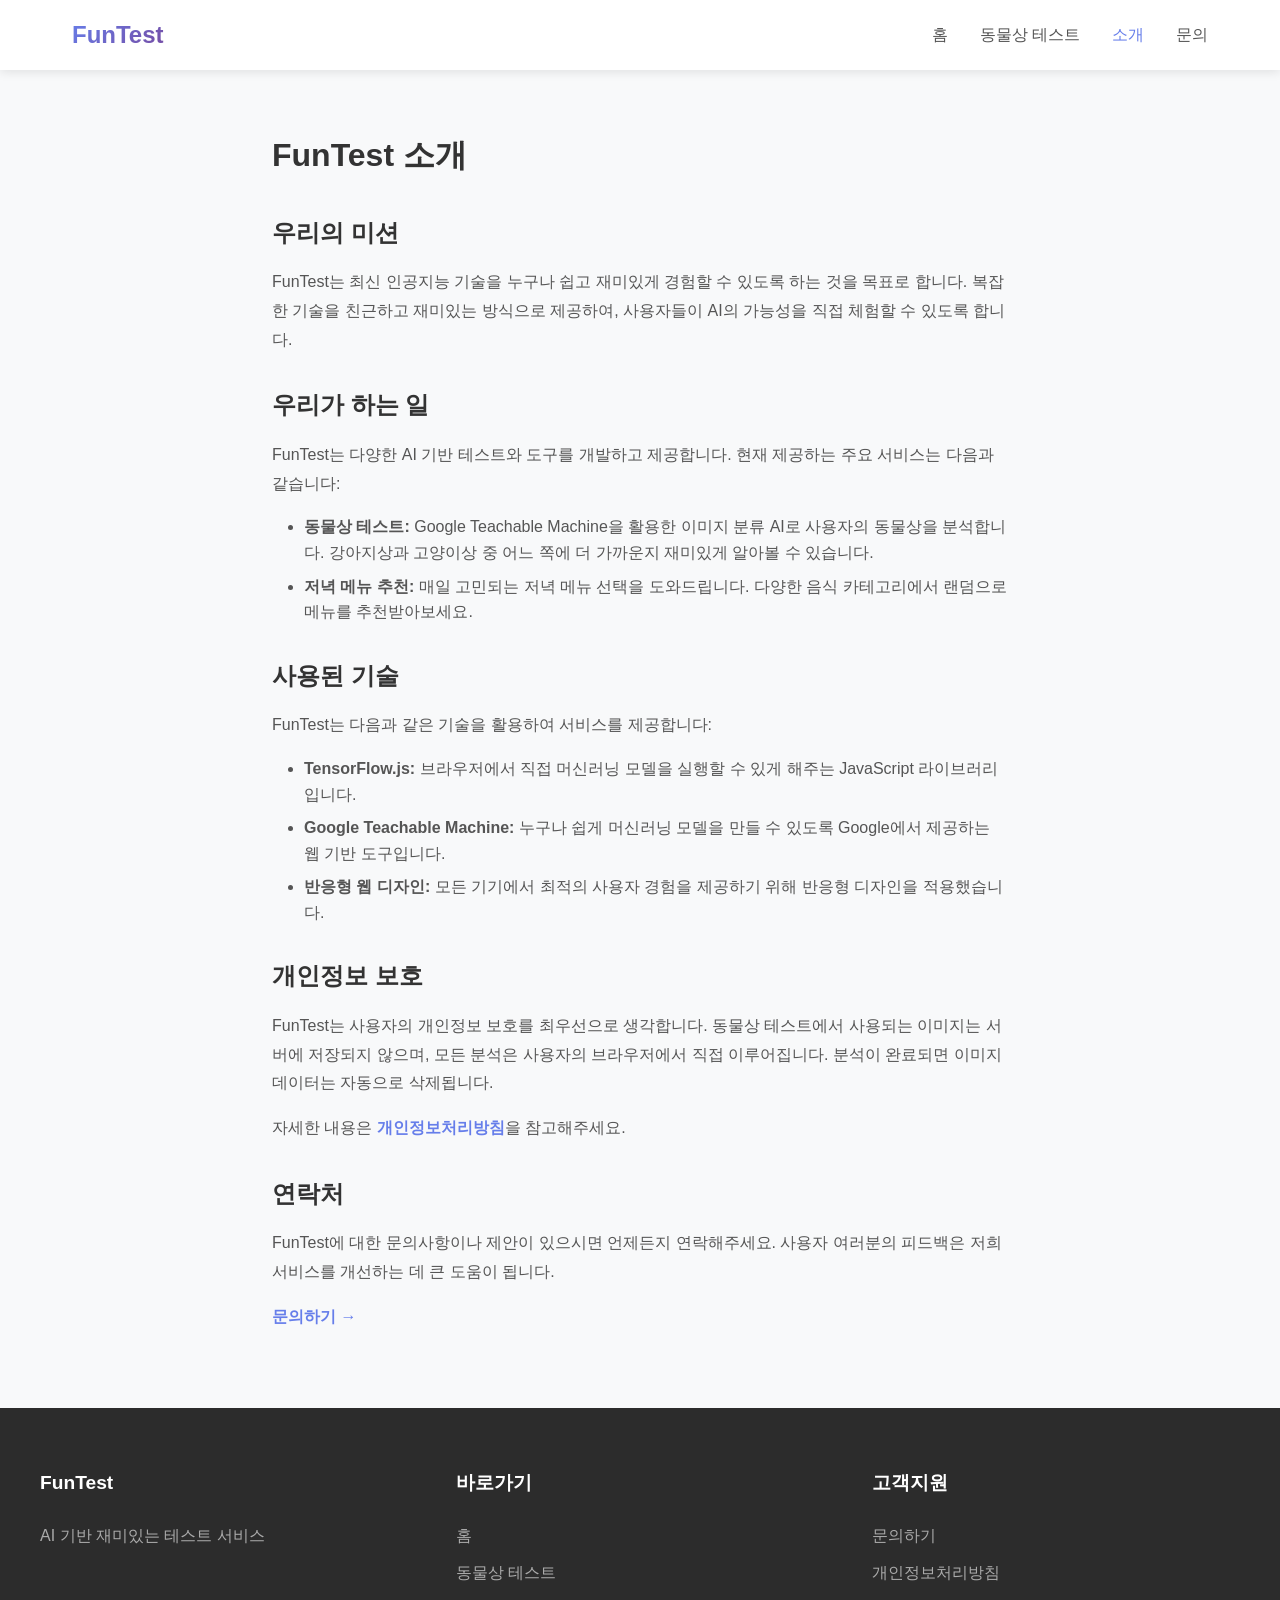
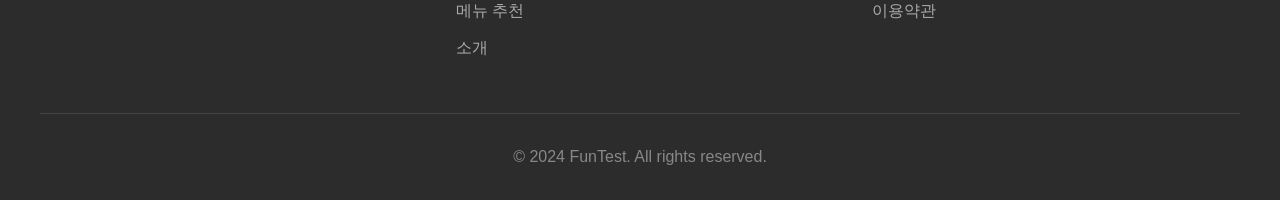
==== about.html @ d661ddf4 "feat: Complete site redesign for AdSense approval - Redesign homepage with rich content, FAQ section" ====
<!DOCTYPE html>
<html lang="ko">
<head>
    <meta charset="UTF-8">
    <meta name="viewport" content="width=device-width, initial-scale=1.0">
    <title>소개 - FunTest</title>
    <meta name="description" content="FunTest는 AI 기술을 활용한 재미있는 테스트 서비스입니다. 동물상 테스트, 메뉴 추천 등 다양한 콘텐츠를 제공합니다.">
    <link rel="stylesheet" href="style.css">
    <script async src="https://pagead2.googlesyndication.com/pagead/js/adsbygoogle.js?client=ca-pub-7091768814337632"
     crossorigin="anonymous"></script>
</head>
<body>
    <!-- Navigation -->
    <nav class="main-nav">
        <div class="nav-container">
            <a href="index.html" class="logo">FunTest</a>
            <ul class="nav-links">
                <li><a href="index.html">홈</a></li>
                <li><a href="animal.html">동물상 테스트</a></li>
                <li><a href="about.html" class="active">소개</a></li>
                <li><a href="contact.html">문의</a></li>
            </ul>
            <button class="mobile-menu-btn" id="mobile-menu-btn">
                <span></span>
                <span></span>
                <span></span>
            </button>
        </div>
    </nav>

    <div class="page-container">
        <h1>FunTest 소개</h1>

        <h2>우리의 미션</h2>
        <p>FunTest는 최신 인공지능 기술을 누구나 쉽고 재미있게 경험할 수 있도록 하는 것을 목표로 합니다. 복잡한 기술을 친근하고 재미있는 방식으로 제공하여, 사용자들이 AI의 가능성을 직접 체험할 수 있도록 합니다.</p>

        <h2>우리가 하는 일</h2>
        <p>FunTest는 다양한 AI 기반 테스트와 도구를 개발하고 제공합니다. 현재 제공하는 주요 서비스는 다음과 같습니다:</p>
        <ul>
            <li><strong>동물상 테스트:</strong> Google Teachable Machine을 활용한 이미지 분류 AI로 사용자의 동물상을 분석합니다. 강아지상과 고양이상 중 어느 쪽에 더 가까운지 재미있게 알아볼 수 있습니다.</li>
            <li><strong>저녁 메뉴 추천:</strong> 매일 고민되는 저녁 메뉴 선택을 도와드립니다. 다양한 음식 카테고리에서 랜덤으로 메뉴를 추천받아보세요.</li>
        </ul>

        <h2>사용된 기술</h2>
        <p>FunTest는 다음과 같은 기술을 활용하여 서비스를 제공합니다:</p>
        <ul>
            <li><strong>TensorFlow.js:</strong> 브라우저에서 직접 머신러닝 모델을 실행할 수 있게 해주는 JavaScript 라이브러리입니다.</li>
            <li><strong>Google Teachable Machine:</strong> 누구나 쉽게 머신러닝 모델을 만들 수 있도록 Google에서 제공하는 웹 기반 도구입니다.</li>
            <li><strong>반응형 웹 디자인:</strong> 모든 기기에서 최적의 사용자 경험을 제공하기 위해 반응형 디자인을 적용했습니다.</li>
        </ul>

        <h2>개인정보 보호</h2>
        <p>FunTest는 사용자의 개인정보 보호를 최우선으로 생각합니다. 동물상 테스트에서 사용되는 이미지는 서버에 저장되지 않으며, 모든 분석은 사용자의 브라우저에서 직접 이루어집니다. 분석이 완료되면 이미지 데이터는 자동으로 삭제됩니다.</p>
        <p>자세한 내용은 <a href="privacy.html" class="text-link">개인정보처리방침</a>을 참고해주세요.</p>

        <h2>연락처</h2>
        <p>FunTest에 대한 문의사항이나 제안이 있으시면 언제든지 연락해주세요. 사용자 여러분의 피드백은 저희 서비스를 개선하는 데 큰 도움이 됩니다.</p>
        <p><a href="contact.html" class="text-link">문의하기 →</a></p>
    </div>

    <!-- Footer -->
    <footer class="main-footer">
        <div class="footer-content">
            <div class="footer-section">
                <h4>FunTest</h4>
                <p>AI 기반 재미있는 테스트 서비스</p>
            </div>
            <div class="footer-section">
                <h4>바로가기</h4>
                <ul>
                    <li><a href="index.html">홈</a></li>
                    <li><a href="animal.html">동물상 테스트</a></li>
                    <li><a href="menu.html">메뉴 추천</a></li>
                    <li><a href="about.html">소개</a></li>
                </ul>
            </div>
            <div class="footer-section">
                <h4>고객지원</h4>
                <ul>
                    <li><a href="contact.html">문의하기</a></li>
                    <li><a href="privacy.html">개인정보처리방침</a></li>
                    <li><a href="terms.html">이용약관</a></li>
                </ul>
            </div>
        </div>
        <div class="footer-bottom">
            <p>&copy; 2024 FunTest. All rights reserved.</p>
        </div>
    </footer>

    <script>
        document.getElementById('mobile-menu-btn').addEventListener('click', function() {
            document.querySelector('.nav-links').classList.toggle('active');
            this.classList.toggle('active');
        });
    </script>
</body>
</html>
---- style.css ----
/* Reset and Base Styles */
* {
    margin: 0;
    padding: 0;
    box-sizing: border-box;
}

body {
    font-family: -apple-system, BlinkMacSystemFont, "Segoe UI", Roboto, Helvetica, Arial, sans-serif;
    line-height: 1.6;
    color: #333;
    background-color: #f8f9fa;
}

a {
    text-decoration: none;
    color: inherit;
}

ul {
    list-style: none;
}

/* Navigation */
.main-nav {
    background: white;
    box-shadow: 0 2px 10px rgba(0, 0, 0, 0.1);
    position: sticky;
    top: 0;
    z-index: 1000;
}

.nav-container {
    max-width: 1200px;
    margin: 0 auto;
    padding: 1rem 2rem;
    display: flex;
    justify-content: space-between;
    align-items: center;
}

.logo {
    font-size: 1.5rem;
    font-weight: 700;
    background: linear-gradient(135deg, #667eea 0%, #764ba2 100%);
    -webkit-background-clip: text;
    -webkit-text-fill-color: transparent;
    background-clip: text;
}

.nav-links {
    display: flex;
    gap: 2rem;
}

.nav-links a {
    color: #555;
    font-weight: 500;
    transition: color 0.3s;
}

.nav-links a:hover,
.nav-links a.active {
    color: #667eea;
}

.mobile-menu-btn {
    display: none;
    flex-direction: column;
    gap: 5px;
    background: none;
    border: none;
    cursor: pointer;
    padding: 5px;
}

.mobile-menu-btn span {
    width: 25px;
    height: 3px;
    background: #333;
    border-radius: 2px;
    transition: 0.3s;
}

/* Hero Section */
.hero {
    background: linear-gradient(135deg, #667eea 0%, #764ba2 100%);
    color: white;
    padding: 80px 2rem;
    text-align: center;
}

.hero-content {
    max-width: 800px;
    margin: 0 auto;
}

.hero h1 {
    font-size: 2.5rem;
    margin-bottom: 1rem;
    font-weight: 700;
}

.hero p {
    font-size: 1.2rem;
    margin-bottom: 2rem;
    opacity: 0.9;
}

.cta-button {
    display: inline-block;
    background: white;
    color: #667eea;
    padding: 15px 40px;
    border-radius: 30px;
    font-weight: 600;
    font-size: 1.1rem;
    transition: transform 0.3s, box-shadow 0.3s;
}

.cta-button:hover {
    transform: translateY(-2px);
    box-shadow: 0 10px 30px rgba(0, 0, 0, 0.2);
}

/* Main Content */
.main-content {
    max-width: 1200px;
    margin: 0 auto;
    padding: 60px 2rem;
}

.section-title {
    font-size: 2rem;
    text-align: center;
    margin-bottom: 3rem;
    color: #333;
}

/* Featured Tests Section */
.featured-section {
    margin-bottom: 80px;
}

.test-grid {
    display: grid;
    grid-template-columns: repeat(auto-fit, minmax(300px, 1fr));
    gap: 2rem;
}

.test-card {
    background: white;
    border-radius: 16px;
    padding: 2rem;
    box-shadow: 0 4px 20px rgba(0, 0, 0, 0.08);
    transition: transform 0.3s, box-shadow 0.3s;
}

.test-card:hover {
    transform: translateY(-5px);
    box-shadow: 0 8px 30px rgba(0, 0, 0, 0.12);
}

.card-icon {
    font-size: 3rem;
    margin-bottom: 1rem;
}

.test-card h3 {
    font-size: 1.5rem;
    margin-bottom: 1rem;
    color: #333;
}

.test-card p {
    color: #666;
    margin-bottom: 1.5rem;
}

.card-features {
    margin-bottom: 1.5rem;
    padding-left: 1.5rem;
}

.card-features li {
    position: relative;
    margin-bottom: 0.5rem;
    color: #555;
}

.card-features li::before {
    content: "✓";
    position: absolute;
    left: -1.5rem;
    color: #667eea;
    font-weight: bold;
}

.card-button {
    display: inline-block;
    background: linear-gradient(135deg, #667eea 0%, #764ba2 100%);
    color: white;
    padding: 12px 30px;
    border-radius: 25px;
    font-weight: 600;
    transition: transform 0.3s, box-shadow 0.3s;
}

.card-button:hover {
    transform: translateY(-2px);
    box-shadow: 0 5px 20px rgba(102, 126, 234, 0.4);
}

/* How It Works Section */
.how-it-works {
    margin-bottom: 80px;
    padding: 60px 0;
    background: white;
    border-radius: 16px;
}

.steps-grid {
    display: grid;
    grid-template-columns: repeat(auto-fit, minmax(250px, 1fr));
    gap: 2rem;
    padding: 0 2rem;
}

.step {
    text-align: center;
    padding: 1.5rem;
}

.step-number {
    width: 60px;
    height: 60px;
    background: linear-gradient(135deg, #667eea 0%, #764ba2 100%);
    color: white;
    border-radius: 50%;
    display: flex;
    align-items: center;
    justify-content: center;
    font-size: 1.5rem;
    font-weight: 700;
    margin: 0 auto 1rem;
}

.step h3 {
    font-size: 1.25rem;
    margin-bottom: 0.75rem;
    color: #333;
}

.step p {
    color: #666;
}

/* About Section */
.about-section {
    margin-bottom: 80px;
    background: white;
    border-radius: 16px;
    padding: 3rem;
}

.about-content {
    max-width: 800px;
    margin: 0 auto;
    text-align: center;
}

.about-content p {
    color: #555;
    margin-bottom: 1.5rem;
    font-size: 1.1rem;
}

.text-link {
    color: #667eea;
    font-weight: 600;
    transition: color 0.3s;
}

.text-link:hover {
    color: #764ba2;
}

/* FAQ Section */
.faq-section {
    margin-bottom: 60px;
}

.faq-list {
    max-width: 800px;
    margin: 0 auto;
}

.faq-item {
    background: white;
    border-radius: 12px;
    margin-bottom: 1rem;
    box-shadow: 0 2px 10px rgba(0, 0, 0, 0.05);
}

.faq-item summary {
    padding: 1.25rem 1.5rem;
    font-weight: 600;
    cursor: pointer;
    color: #333;
    list-style: none;
    display: flex;
    justify-content: space-between;
    align-items: center;
}

.faq-item summary::-webkit-details-marker {
    display: none;
}

.faq-item summary::after {
    content: "+";
    font-size: 1.5rem;
    color: #667eea;
}

.faq-item[open] summary::after {
    content: "−";
}

.faq-item p {
    padding: 0 1.5rem 1.25rem;
    color: #666;
    line-height: 1.7;
}

/* Footer */
.main-footer {
    background: #2c2c2c;
    color: white;
    padding: 60px 2rem 30px;
}

.footer-content {
    max-width: 1200px;
    margin: 0 auto;
    display: grid;
    grid-template-columns: repeat(auto-fit, minmax(200px, 1fr));
    gap: 3rem;
}

.footer-section h4 {
    font-size: 1.2rem;
    margin-bottom: 1.5rem;
    color: white;
}

.footer-section p {
    color: #aaa;
}

.footer-section ul li {
    margin-bottom: 0.75rem;
}

.footer-section ul a {
    color: #aaa;
    transition: color 0.3s;
}

.footer-section ul a:hover {
    color: #667eea;
}

.footer-bottom {
    max-width: 1200px;
    margin: 40px auto 0;
    padding-top: 30px;
    border-top: 1px solid #444;
    text-align: center;
    color: #888;
}

/* Page Container (for sub pages) */
.page-container {
    max-width: 800px;
    margin: 0 auto;
    padding: 60px 2rem;
}

.page-container h1 {
    font-size: 2rem;
    margin-bottom: 2rem;
    color: #333;
}

.page-container h2 {
    font-size: 1.5rem;
    margin: 2rem 0 1rem;
    color: #333;
}

.page-container p {
    color: #555;
    margin-bottom: 1rem;
    line-height: 1.8;
}

.page-container ul {
    padding-left: 2rem;
    margin-bottom: 1.5rem;
}

.page-container ul li {
    list-style: disc;
    margin-bottom: 0.5rem;
    color: #555;
}

/* Contact Form */
.contact-form {
    background: white;
    border-radius: 16px;
    padding: 2rem;
    box-shadow: 0 4px 20px rgba(0, 0, 0, 0.08);
}

.form-group {
    margin-bottom: 1.5rem;
}

.form-group label {
    display: block;
    margin-bottom: 0.5rem;
    font-weight: 600;
    color: #333;
}

.form-group input,
.form-group textarea {
    width: 100%;
    padding: 12px 16px;
    border: 2px solid #e0e0e0;
    border-radius: 8px;
    font-size: 1rem;
    transition: border-color 0.3s;
}

.form-group input:focus,
.form-group textarea:focus {
    outline: none;
    border-color: #667eea;
}

.form-group textarea {
    min-height: 150px;
    resize: vertical;
}

.submit-btn {
    background: linear-gradient(135deg, #667eea 0%, #764ba2 100%);
    color: white;
    border: none;
    padding: 15px 40px;
    border-radius: 25px;
    font-size: 1rem;
    font-weight: 600;
    cursor: pointer;
    transition: transform 0.3s, box-shadow 0.3s;
}

.submit-btn:hover {
    transform: translateY(-2px);
    box-shadow: 0 5px 20px rgba(102, 126, 234, 0.4);
}

/* Menu Page Styles */
.menu-container {
    text-align: center;
    padding: 2rem;
}

.menu-display {
    background: white;
    border-radius: 16px;
    padding: 3rem;
    margin: 2rem 0;
    box-shadow: 0 4px 20px rgba(0, 0, 0, 0.08);
    min-height: 200px;
    display: flex;
    flex-direction: column;
    align-items: center;
    justify-content: center;
}

.menu-result {
    font-size: 2rem;
    font-weight: 700;
    color: #333;
    margin-bottom: 1rem;
}

.menu-category {
    color: #667eea;
    font-size: 1rem;
}

.recommend-btn {
    background: linear-gradient(135deg, #667eea 0%, #764ba2 100%);
    color: white;
    border: none;
    padding: 18px 50px;
    border-radius: 30px;
    font-size: 1.2rem;
    font-weight: 600;
    cursor: pointer;
    transition: transform 0.3s, box-shadow 0.3s;
}

.recommend-btn:hover {
    transform: translateY(-2px);
    box-shadow: 0 8px 30px rgba(102, 126, 234, 0.4);
}

/* Responsive Design */
@media (max-width: 768px) {
    .nav-links {
        display: none;
        position: absolute;
        top: 100%;
        left: 0;
        right: 0;
        background: white;
        flex-direction: column;
        padding: 1rem 2rem;
        box-shadow: 0 4px 10px rgba(0, 0, 0, 0.1);
    }

    .nav-links.active {
        display: flex;
    }

    .mobile-menu-btn {
        display: flex;
    }

    .mobile-menu-btn.active span:nth-child(1) {
        transform: rotate(45deg) translate(5px, 5px);
    }

    .mobile-menu-btn.active span:nth-child(2) {
        opacity: 0;
    }

    .mobile-menu-btn.active span:nth-child(3) {
        transform: rotate(-45deg) translate(7px, -6px);
    }

    .hero h1 {
        font-size: 2rem;
    }

    .hero p {
        font-size: 1rem;
    }

    .section-title {
        font-size: 1.5rem;
    }

    .test-grid {
        grid-template-columns: 1fr;
    }

    .steps-grid {
        grid-template-columns: 1fr;
    }

    .footer-content {
        grid-template-columns: 1fr;
        text-align: center;
    }
}
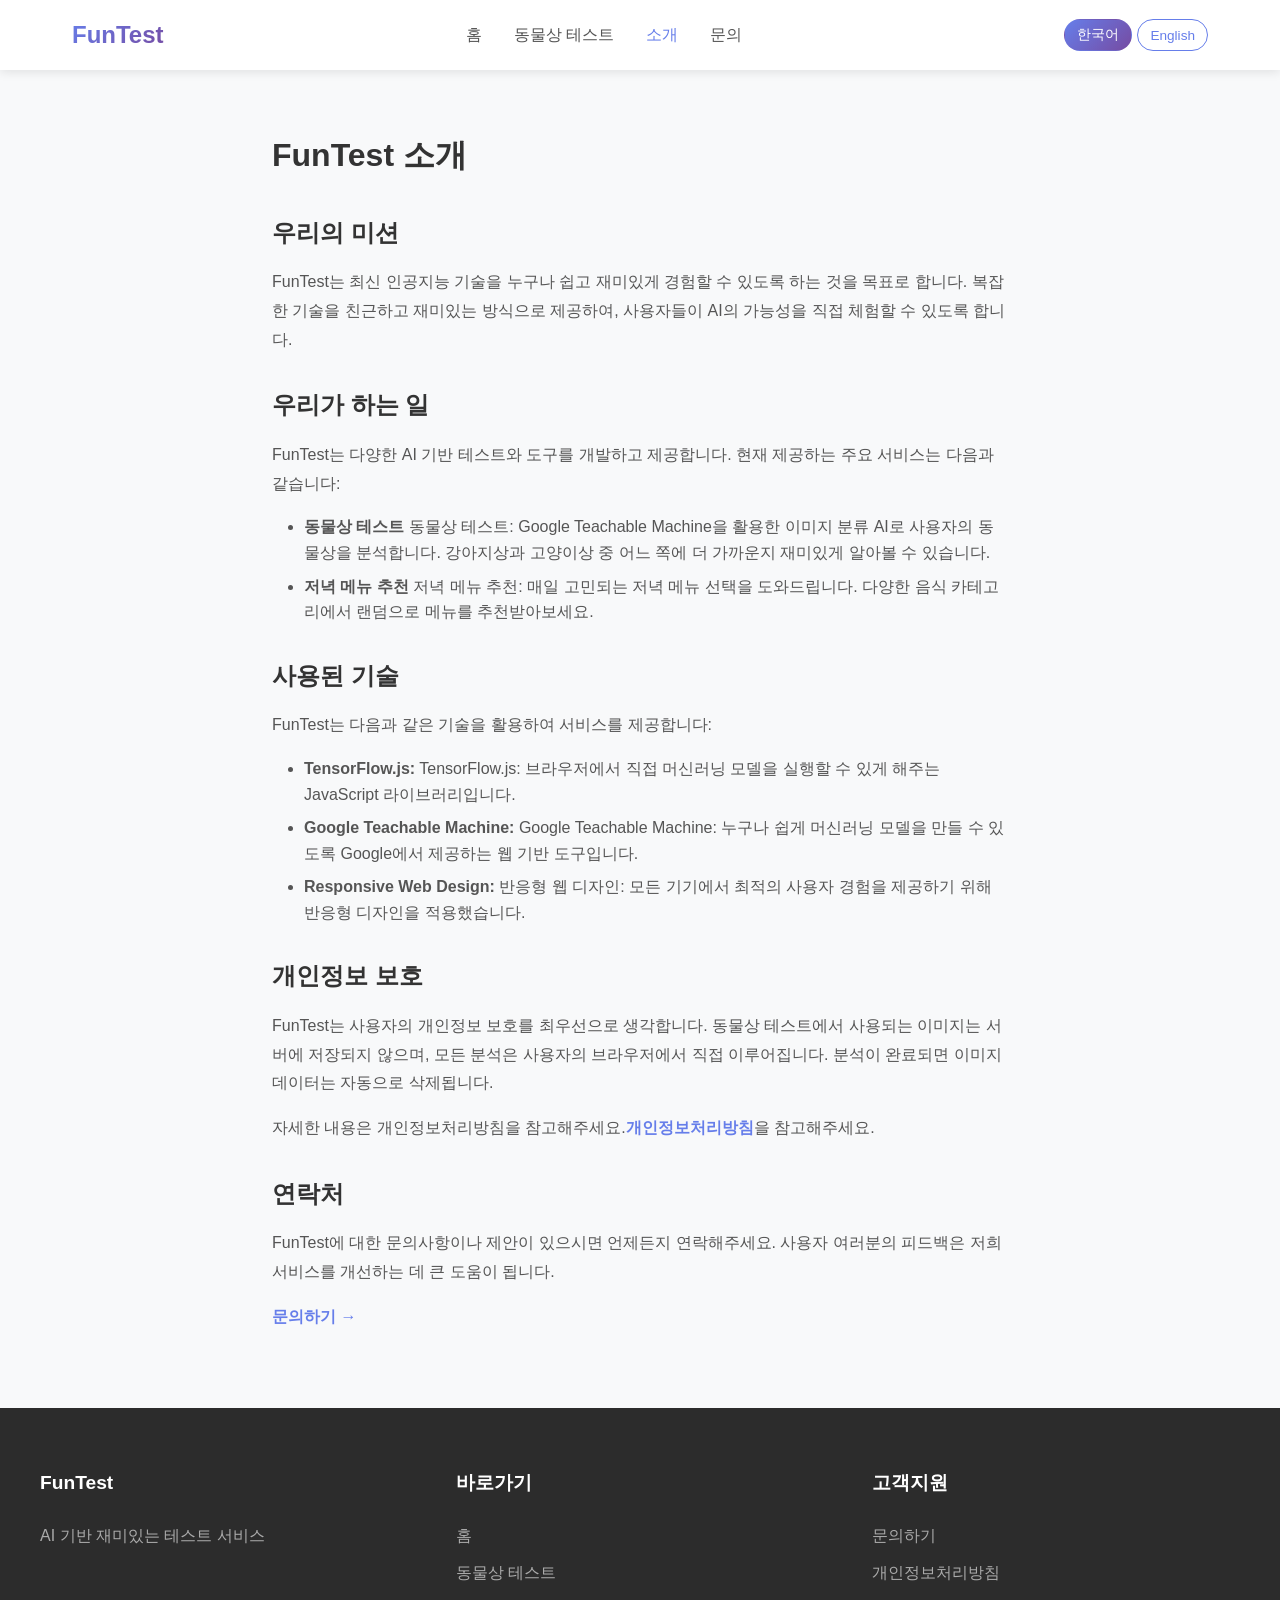
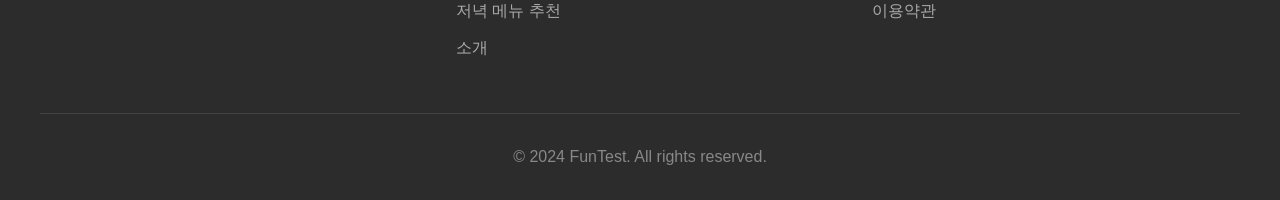
==== commit caf2ba92: "feat: Add multilingual support (Korean/English) - Add i18n.js with translations for Korean and Engli" ====
--- a/about.html
+++ b/about.html
@@ -4,7 +4,7 @@
     <meta charset="UTF-8">
     <meta name="viewport" content="width=device-width, initial-scale=1.0">
     <title>소개 - FunTest</title>
-    <meta name="description" content="FunTest는 AI 기술을 활용한 재미있는 테스트 서비스입니다. 동물상 테스트, 메뉴 추천 등 다양한 콘텐츠를 제공합니다.">
+    <meta name="description" content="FunTest는 AI 기술을 활용한 재미있는 테스트 서비스입니다.">
     <link rel="stylesheet" href="style.css">
     <script async src="https://pagead2.googlesyndication.com/pagead/js/adsbygoogle.js?client=ca-pub-7091768814337632"
      crossorigin="anonymous"></script>
@@ -15,11 +15,15 @@
         <div class="nav-container">
             <a href="index.html" class="logo">FunTest</a>
             <ul class="nav-links">
-                <li><a href="index.html">홈</a></li>
-                <li><a href="animal.html">동물상 테스트</a></li>
-                <li><a href="about.html" class="active">소개</a></li>
-                <li><a href="contact.html">문의</a></li>
+                <li><a href="index.html" data-i18n="nav_home">홈</a></li>
+                <li><a href="animal.html" data-i18n="nav_animal_test">동물상 테스트</a></li>
+                <li><a href="about.html" class="active" data-i18n="nav_about">소개</a></li>
+                <li><a href="contact.html" data-i18n="nav_contact">문의</a></li>
             </ul>
+            <div class="lang-switcher">
+                <button class="lang-btn" data-lang="ko">한국어</button>
+                <button class="lang-btn" data-lang="en">English</button>
+            </div>
             <button class="mobile-menu-btn" id="mobile-menu-btn">
                 <span></span>
                 <span></span>
@@ -29,33 +33,33 @@
     </nav>
 
     <div class="page-container">
-        <h1>FunTest 소개</h1>
+        <h1 data-i18n="about_page_title">FunTest 소개</h1>
 
-        <h2>우리의 미션</h2>
-        <p>FunTest는 최신 인공지능 기술을 누구나 쉽고 재미있게 경험할 수 있도록 하는 것을 목표로 합니다. 복잡한 기술을 친근하고 재미있는 방식으로 제공하여, 사용자들이 AI의 가능성을 직접 체험할 수 있도록 합니다.</p>
+        <h2 data-i18n="mission_title">우리의 미션</h2>
+        <p data-i18n="mission_desc">FunTest는 최신 인공지능 기술을 누구나 쉽고 재미있게 경험할 수 있도록 하는 것을 목표로 합니다. 복잡한 기술을 친근하고 재미있는 방식으로 제공하여, 사용자들이 AI의 가능성을 직접 체험할 수 있도록 합니다.</p>
 
-        <h2>우리가 하는 일</h2>
-        <p>FunTest는 다양한 AI 기반 테스트와 도구를 개발하고 제공합니다. 현재 제공하는 주요 서비스는 다음과 같습니다:</p>
+        <h2 data-i18n="what_we_do_title">우리가 하는 일</h2>
+        <p data-i18n="what_we_do_desc">FunTest는 다양한 AI 기반 테스트와 도구를 개발하고 제공합니다. 현재 제공하는 주요 서비스는 다음과 같습니다:</p>
         <ul>
-            <li><strong>동물상 테스트:</strong> Google Teachable Machine을 활용한 이미지 분류 AI로 사용자의 동물상을 분석합니다. 강아지상과 고양이상 중 어느 쪽에 더 가까운지 재미있게 알아볼 수 있습니다.</li>
-            <li><strong>저녁 메뉴 추천:</strong> 매일 고민되는 저녁 메뉴 선택을 도와드립니다. 다양한 음식 카테고리에서 랜덤으로 메뉴를 추천받아보세요.</li>
+            <li><strong data-i18n="nav_animal_test">동물상 테스트:</strong> <span data-i18n="service_animal">Google Teachable Machine을 활용한 이미지 분류 AI로 사용자의 동물상을 분석합니다. 강아지상과 고양이상 중 어느 쪽에 더 가까운지 재미있게 알아볼 수 있습니다.</span></li>
+            <li><strong data-i18n="menu_test_title">저녁 메뉴 추천:</strong> <span data-i18n="service_menu">매일 고민되는 저녁 메뉴 선택을 도와드립니다. 다양한 음식 카테고리에서 랜덤으로 메뉴를 추천받아보세요.</span></li>
         </ul>
 
-        <h2>사용된 기술</h2>
-        <p>FunTest는 다음과 같은 기술을 활용하여 서비스를 제공합니다:</p>
+        <h2 data-i18n="tech_title">사용된 기술</h2>
+        <p data-i18n="tech_desc">FunTest는 다음과 같은 기술을 활용하여 서비스를 제공합니다:</p>
         <ul>
-            <li><strong>TensorFlow.js:</strong> 브라우저에서 직접 머신러닝 모델을 실행할 수 있게 해주는 JavaScript 라이브러리입니다.</li>
-            <li><strong>Google Teachable Machine:</strong> 누구나 쉽게 머신러닝 모델을 만들 수 있도록 Google에서 제공하는 웹 기반 도구입니다.</li>
-            <li><strong>반응형 웹 디자인:</strong> 모든 기기에서 최적의 사용자 경험을 제공하기 위해 반응형 디자인을 적용했습니다.</li>
+            <li><strong>TensorFlow.js:</strong> <span data-i18n="tech_tf">브라우저에서 직접 머신러닝 모델을 실행할 수 있게 해주는 JavaScript 라이브러리입니다.</span></li>
+            <li><strong>Google Teachable Machine:</strong> <span data-i18n="tech_tm">누구나 쉽게 머신러닝 모델을 만들 수 있도록 Google에서 제공하는 웹 기반 도구입니다.</span></li>
+            <li><strong>Responsive Web Design:</strong> <span data-i18n="tech_responsive">모든 기기에서 최적의 사용자 경험을 제공하기 위해 반응형 디자인을 적용했습니다.</span></li>
         </ul>
 
-        <h2>개인정보 보호</h2>
-        <p>FunTest는 사용자의 개인정보 보호를 최우선으로 생각합니다. 동물상 테스트에서 사용되는 이미지는 서버에 저장되지 않으며, 모든 분석은 사용자의 브라우저에서 직접 이루어집니다. 분석이 완료되면 이미지 데이터는 자동으로 삭제됩니다.</p>
-        <p>자세한 내용은 <a href="privacy.html" class="text-link">개인정보처리방침</a>을 참고해주세요.</p>
+        <h2 data-i18n="privacy_title">개인정보 보호</h2>
+        <p data-i18n="privacy_about_desc">FunTest는 사용자의 개인정보 보호를 최우선으로 생각합니다. 동물상 테스트에서 사용되는 이미지는 서버에 저장되지 않으며, 모든 분석은 사용자의 브라우저에서 직접 이루어집니다. 분석이 완료되면 이미지 데이터는 자동으로 삭제됩니다.</p>
+        <p><span data-i18n="privacy_link">자세한 내용은 </span><a href="privacy.html" class="text-link" data-i18n="footer_privacy">개인정보처리방침</a><span>을 참고해주세요.</span></p>
 
-        <h2>연락처</h2>
-        <p>FunTest에 대한 문의사항이나 제안이 있으시면 언제든지 연락해주세요. 사용자 여러분의 피드백은 저희 서비스를 개선하는 데 큰 도움이 됩니다.</p>
-        <p><a href="contact.html" class="text-link">문의하기 →</a></p>
+        <h2 data-i18n="contact_title">연락처</h2>
+        <p data-i18n="contact_about_desc">FunTest에 대한 문의사항이나 제안이 있으시면 언제든지 연락해주세요. 사용자 여러분의 피드백은 저희 서비스를 개선하는 데 큰 도움이 됩니다.</p>
+        <p><a href="contact.html" class="text-link" data-i18n="contact_link">문의하기 →</a></p>
     </div>
 
     <!-- Footer -->
@@ -63,31 +67,32 @@
         <div class="footer-content">
             <div class="footer-section">
                 <h4>FunTest</h4>
-                <p>AI 기반 재미있는 테스트 서비스</p>
+                <p data-i18n="footer_description">AI 기반 재미있는 테스트 서비스</p>
             </div>
             <div class="footer-section">
-                <h4>바로가기</h4>
+                <h4 data-i18n="footer_links">바로가기</h4>
                 <ul>
-                    <li><a href="index.html">홈</a></li>
-                    <li><a href="animal.html">동물상 테스트</a></li>
-                    <li><a href="menu.html">메뉴 추천</a></li>
-                    <li><a href="about.html">소개</a></li>
+                    <li><a href="index.html" data-i18n="nav_home">홈</a></li>
+                    <li><a href="animal.html" data-i18n="nav_animal_test">동물상 테스트</a></li>
+                    <li><a href="menu.html" data-i18n="menu_test_title">메뉴 추천</a></li>
+                    <li><a href="about.html" data-i18n="nav_about">소개</a></li>
                 </ul>
             </div>
             <div class="footer-section">
-                <h4>고객지원</h4>
+                <h4 data-i18n="footer_support">고객지원</h4>
                 <ul>
-                    <li><a href="contact.html">문의하기</a></li>
-                    <li><a href="privacy.html">개인정보처리방침</a></li>
-                    <li><a href="terms.html">이용약관</a></li>
+                    <li><a href="contact.html" data-i18n="footer_contact">문의하기</a></li>
+                    <li><a href="privacy.html" data-i18n="footer_privacy">개인정보처리방침</a></li>
+                    <li><a href="terms.html" data-i18n="footer_terms">이용약관</a></li>
                 </ul>
             </div>
         </div>
         <div class="footer-bottom">
-            <p>&copy; 2024 FunTest. All rights reserved.</p>
+            <p data-i18n="footer_copyright">© 2024 FunTest. All rights reserved.</p>
         </div>
     </footer>
 
+    <script src="i18n.js"></script>
     <script>
         document.getElementById('mobile-menu-btn').addEventListener('click', function() {
             document.querySelector('.nav-links').classList.toggle('active');
--- a/style.css
+++ b/style.css
@@ -80,6 +80,31 @@
     background: #333;
     border-radius: 2px;
     transition: 0.3s;
+}
+
+/* Language Switcher */
+.lang-switcher {
+    display: flex;
+    gap: 5px;
+    margin-left: 20px;
+}
+
+.lang-btn {
+    background: transparent;
+    border: 1px solid #667eea;
+    color: #667eea;
+    padding: 6px 12px;
+    border-radius: 20px;
+    font-size: 0.85rem;
+    cursor: pointer;
+    transition: all 0.3s ease;
+}
+
+.lang-btn:hover,
+.lang-btn.active {
+    background: linear-gradient(135deg, #667eea 0%, #764ba2 100%);
+    color: white;
+    border-color: transparent;
 }
 
 /* Hero Section */
@@ -523,6 +548,10 @@
 
 /* Responsive Design */
 @media (max-width: 768px) {
+    .nav-container {
+        flex-wrap: wrap;
+    }
+
     .nav-links {
         display: none;
         position: absolute;
@@ -539,8 +568,15 @@
         display: flex;
     }
 
+    .lang-switcher {
+        order: 2;
+        margin-left: auto;
+        margin-right: 10px;
+    }
+
     .mobile-menu-btn {
         display: flex;
+        order: 3;
     }
 
     .mobile-menu-btn.active span:nth-child(1) {
